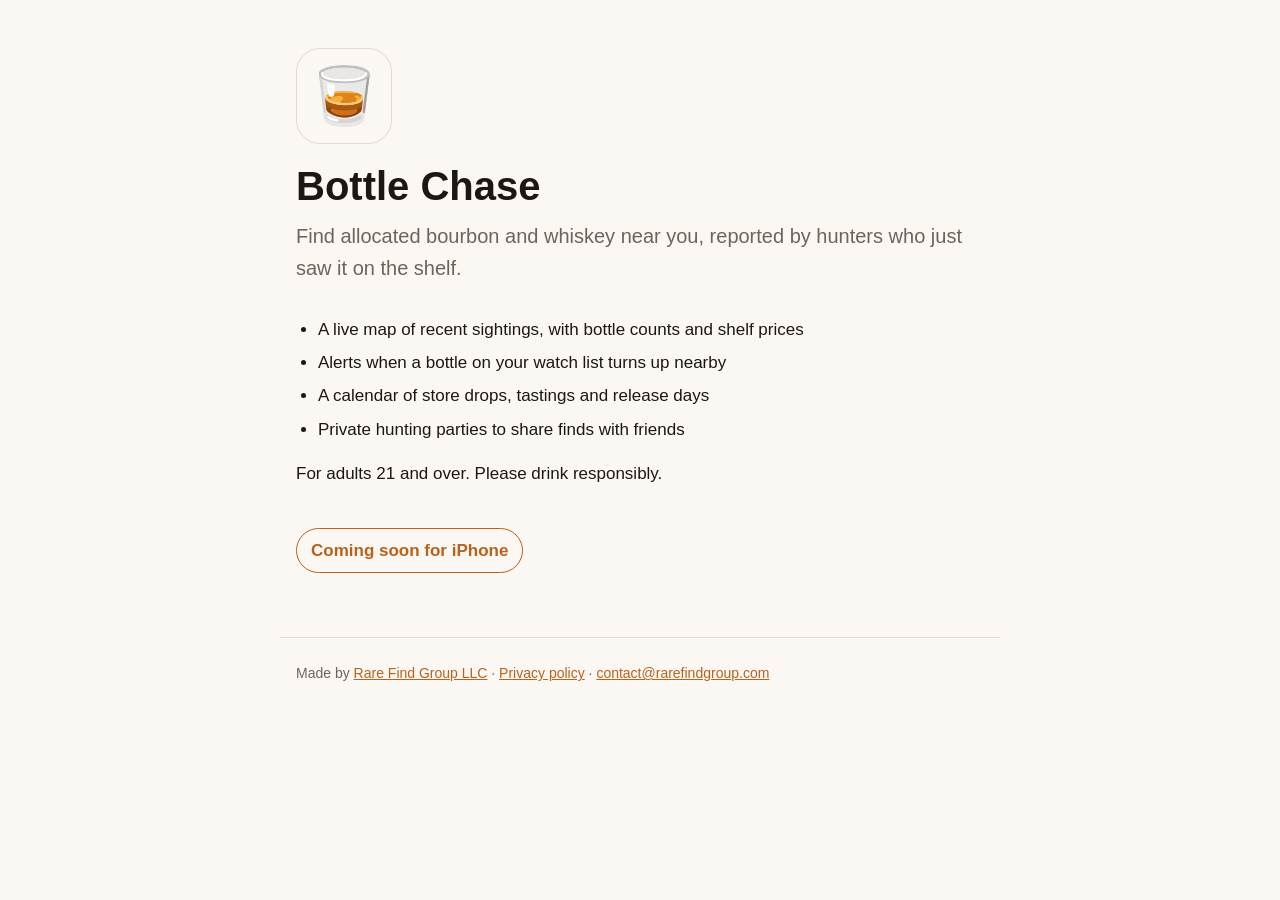
==== bottle-chase/index.html @ 228a0cca "Create index.html" ====
<!doctype html>
<html lang="en">
<head>
<meta charset="utf-8">
<meta name="viewport" content="width=device-width, initial-scale=1">
<title>Bottle Chase</title>
<meta name="description" content="Bottle Chase helps bourbon hunters find allocated bottles in stores near them.">
<link rel="icon" href="data:image/svg+xml,%3Csvg xmlns='http://www.w3.org/2000/svg' viewBox='0 0 100 100'%3E%3Ctext y='.9em' font-size='90'%3E%F0%9F%A5%83%3C/text%3E%3C/svg%3E">
<style>
  :root { --bg: #fbf8f4; --text: #1c1714; --muted: #6e645b; --accent: #b8621b; --line: #e3d9cc; }
  @media (prefers-color-scheme: dark) {
    :root { --bg: #121010; --text: #f6f1eb; --muted: #b3a89d; --accent: #e08a3c; --line: #332c28; }
  }
  * { box-sizing: border-box; }
  body { margin: 0; background: var(--bg); color: var(--text); font: 17px/1.6 -apple-system, BlinkMacSystemFont, "Segoe UI", Roboto, sans-serif; }
  main { max-width: 720px; margin: 0 auto; padding: 48px 16px 64px; }
  .emblem { width: 96px; height: 96px; display: grid; place-items: center; font-size: 56px; border-radius: 24px; border: 1px solid var(--line); margin: 0 0 20px; }
  h1 { font-size: 40px; line-height: 1.1; margin: 0 0 12px; }
  .lead { font-size: 20px; color: var(--muted); margin: 0 0 32px; }
  ul { padding-left: 22px; }
  li { margin: 6px 0; }
  .soon { display: inline-block; padding: 8px 14px; border-radius: 999px; border: 1.5px solid var(--accent); color: var(--accent); font-weight: 700; margin: 24px 0 0; }
  a { color: var(--accent); }
  footer { max-width: 720px; margin: 0 auto; padding: 24px 16px 48px; color: var(--muted); font-size: 14px; border-top: 1px solid var(--line); }
</style>
</head>
<body>
<main>
  <span class="emblem" aria-hidden="true">&#x1F943;</span>
  <h1>Bottle Chase</h1>
  <p class="lead">Find allocated bourbon and whiskey near you, reported by hunters who just saw it on the shelf.</p>
  <ul>
    <li>A live map of recent sightings, with bottle counts and shelf prices</li>
    <li>Alerts when a bottle on your watch list turns up nearby</li>
    <li>A calendar of store drops, tastings and release days</li>
    <li>Private hunting parties to share finds with friends</li>
  </ul>
  <p>For adults 21 and over. Please drink responsibly.</p>
  <span class="soon">Coming soon for iPhone</span>
</main>
<footer>Made by <a href="/">Rare Find Group LLC</a> &middot; <a href="privacy/">Privacy policy</a> &middot;
<a href="mailto:contact@rarefindgroup.com">contact@rarefindgroup.com</a></footer>
</body>
</html>
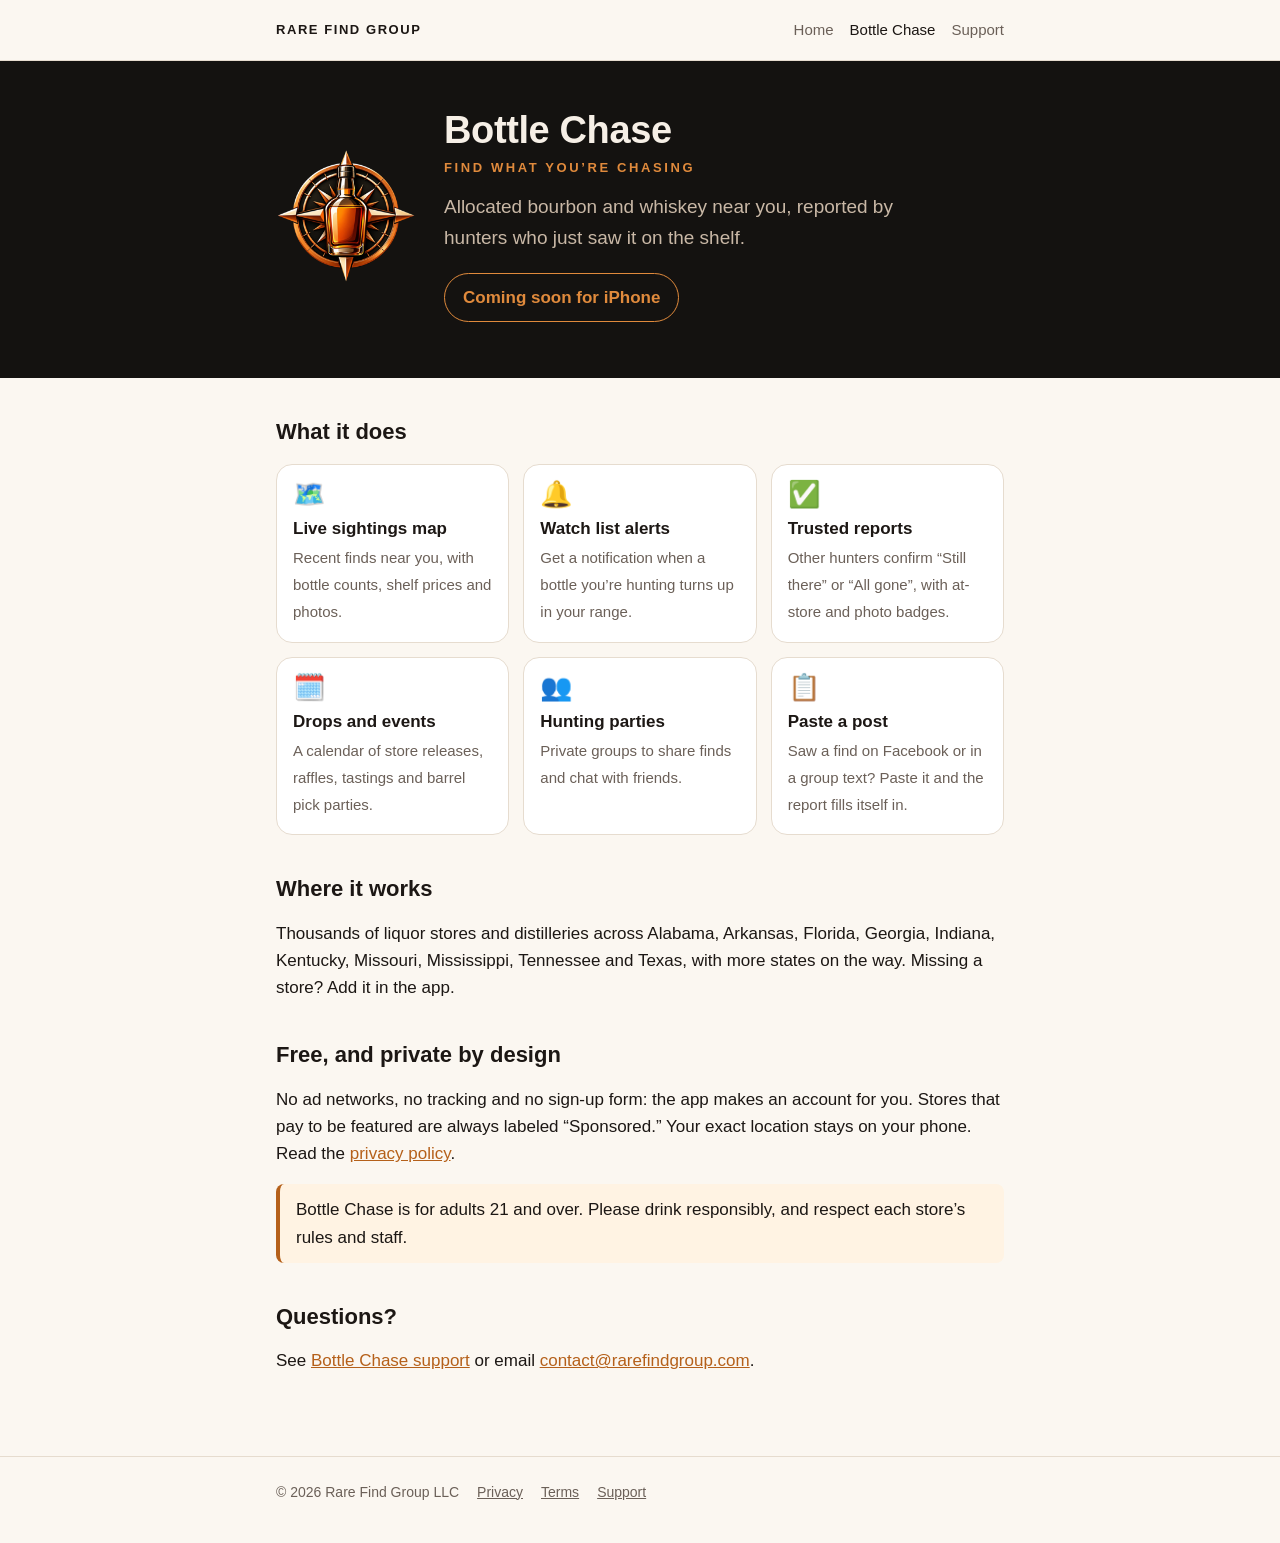
==== commit 38578955: "Real logo, support and terms pages, nicer Bottle Chase page - Shared stylesheet in the Bottle Chase " ====
--- a/bottle-chase/index.html
+++ b/bottle-chase/index.html
@@ -4,41 +4,69 @@
 <meta charset="utf-8">
 <meta name="viewport" content="width=device-width, initial-scale=1">
 <title>Bottle Chase</title>
-<meta name="description" content="Bottle Chase helps bourbon hunters find allocated bottles in stores near them.">
-<link rel="icon" href="data:image/svg+xml,%3Csvg xmlns='http://www.w3.org/2000/svg' viewBox='0 0 100 100'%3E%3Ctext y='.9em' font-size='90'%3E%F0%9F%A5%83%3C/text%3E%3C/svg%3E">
-<style>
-  :root { --bg: #fbf8f4; --text: #1c1714; --muted: #6e645b; --accent: #b8621b; --line: #e3d9cc; }
-  @media (prefers-color-scheme: dark) {
-    :root { --bg: #121010; --text: #f6f1eb; --muted: #b3a89d; --accent: #e08a3c; --line: #332c28; }
-  }
-  * { box-sizing: border-box; }
-  body { margin: 0; background: var(--bg); color: var(--text); font: 17px/1.6 -apple-system, BlinkMacSystemFont, "Segoe UI", Roboto, sans-serif; }
-  main { max-width: 720px; margin: 0 auto; padding: 48px 16px 64px; }
-  .emblem { width: 96px; height: 96px; display: grid; place-items: center; font-size: 56px; border-radius: 24px; border: 1px solid var(--line); margin: 0 0 20px; }
-  h1 { font-size: 40px; line-height: 1.1; margin: 0 0 12px; }
-  .lead { font-size: 20px; color: var(--muted); margin: 0 0 32px; }
-  ul { padding-left: 22px; }
-  li { margin: 6px 0; }
-  .soon { display: inline-block; padding: 8px 14px; border-radius: 999px; border: 1.5px solid var(--accent); color: var(--accent); font-weight: 700; margin: 24px 0 0; }
-  a { color: var(--accent); }
-  footer { max-width: 720px; margin: 0 auto; padding: 24px 16px 48px; color: var(--muted); font-size: 14px; border-top: 1px solid var(--line); }
-</style>
+<meta name="description" content="Bottle Chase helps bourbon hunters find allocated bottles in stores near them, reported by other hunters.">
+<link rel="icon" href="/images/favicon.png">
+<link rel="apple-touch-icon" href="/images/apple-touch-icon.png">
+<link rel="stylesheet" href="/styles.css">
 </head>
 <body>
+<header class="site-header">
+  <div class="wrap">
+    <a class="brand" href="/">Rare Find Group</a>
+    <nav>
+      <a href="/">Home</a>
+      <a href="/bottle-chase/" aria-current="page">Bottle Chase</a>
+      <a href="/bottle-chase/support/">Support</a>
+    </nav>
+  </div>
+</header>
+<section class="hero">
+  <div class="wrap">
+    <img class="emblem" src="/images/bottle-chase-emblem.png" alt="Bottle Chase">
+    <div>
+      <h1>Bottle Chase</h1>
+      <p class="tagline">Find what you&rsquo;re chasing</p>
+      <p>Allocated bourbon and whiskey near you, reported by hunters who just saw it on the shelf.</p>
+      <span class="pill">Coming soon for iPhone</span>
+    </div>
+  </div>
+</section>
 <main>
-  <span class="emblem" aria-hidden="true">&#x1F943;</span>
-  <h1>Bottle Chase</h1>
-  <p class="lead">Find allocated bourbon and whiskey near you, reported by hunters who just saw it on the shelf.</p>
-  <ul>
-    <li>A live map of recent sightings, with bottle counts and shelf prices</li>
-    <li>Alerts when a bottle on your watch list turns up nearby</li>
-    <li>A calendar of store drops, tastings and release days</li>
-    <li>Private hunting parties to share finds with friends</li>
-  </ul>
-  <p>For adults 21 and over. Please drink responsibly.</p>
-  <span class="soon">Coming soon for iPhone</span>
+  <div class="wrap">
+    <h2 style="margin-top:0">What it does</h2>
+    <ul class="features">
+      <li><span class="icon">&#x1F5FA;&#xFE0F;</span><strong>Live sightings map</strong><span>Recent finds near you, with bottle counts, shelf prices and photos.</span></li>
+      <li><span class="icon">&#x1F514;</span><strong>Watch list alerts</strong><span>Get a notification when a bottle you&rsquo;re hunting turns up in your range.</span></li>
+      <li><span class="icon">&#x2705;</span><strong>Trusted reports</strong><span>Other hunters confirm &ldquo;Still there&rdquo; or &ldquo;All gone&rdquo;, with at-store and photo badges.</span></li>
+      <li><span class="icon">&#x1F5D3;&#xFE0F;</span><strong>Drops and events</strong><span>A calendar of store releases, raffles, tastings and barrel pick parties.</span></li>
+      <li><span class="icon">&#x1F465;</span><strong>Hunting parties</strong><span>Private groups to share finds and chat with friends.</span></li>
+      <li><span class="icon">&#x1F4CB;</span><strong>Paste a post</strong><span>Saw a find on Facebook or in a group text? Paste it and the report fills itself in.</span></li>
+    </ul>
+
+    <h2>Where it works</h2>
+    <p>Thousands of liquor stores and distilleries across Alabama, Arkansas, Florida, Georgia, Indiana, Kentucky,
+    Missouri, Mississippi, Tennessee and Texas, with more states on the way. Missing a store? Add it in the app.</p>
+
+    <h2>Free, and private by design</h2>
+    <p>No ad networks, no tracking and no sign-up form: the app makes an account for you. Stores that pay to be
+    featured are always labeled &ldquo;Sponsored.&rdquo; Your exact location stays on your phone. Read the
+    <a href="privacy/">privacy policy</a>.</p>
+
+    <p class="note">Bottle Chase is for adults 21 and over. Please drink responsibly, and respect each store&rsquo;s
+    rules and staff.</p>
+
+    <h2>Questions?</h2>
+    <p>See <a href="support/">Bottle Chase support</a> or email
+    <a href="mailto:contact@rarefindgroup.com">contact@rarefindgroup.com</a>.</p>
+  </div>
 </main>
-<footer>Made by <a href="/">Rare Find Group LLC</a> &middot; <a href="privacy/">Privacy policy</a> &middot;
-<a href="mailto:contact@rarefindgroup.com">contact@rarefindgroup.com</a></footer>
+<footer class="site-footer">
+  <div class="wrap">
+    <span>&copy; 2026 Rare Find Group LLC</span>
+    <a href="privacy/">Privacy</a>
+    <a href="terms/">Terms</a>
+    <a href="support/">Support</a>
+  </div>
+</footer>
 </body>
 </html>
--- a/styles.css
+++ b/styles.css
@@ -0,0 +1,105 @@
+/* Shared styles for rarefindgroup.com. Colors follow the Bottle Chase brand board: amber, barrel brown, charcoal
+   oak, copper, cream. */
+:root {
+  --bg: #fbf7f1;
+  --surface: #ffffff;
+  --text: #1c1714;
+  --muted: #6b6058;
+  --accent: #b5601a;
+  --accent-text: #ffffff;
+  --line: #e6dccf;
+  --note: #fff3e3;
+  --hero: #141210;
+  --hero-text: #f6efe6;
+  --hero-muted: #c9b8a6;
+}
+@media (prefers-color-scheme: dark) {
+  :root {
+    --bg: #121010;
+    --surface: #1c1816;
+    --text: #f6f1eb;
+    --muted: #b3a89d;
+    --accent: #e08a3c;
+    --accent-text: #1c1714;
+    --line: #332c28;
+    --note: #2a211c;
+    --hero: #0b0a09;
+  }
+}
+* { box-sizing: border-box; }
+html { -webkit-text-size-adjust: 100%; }
+body {
+  margin: 0;
+  background: var(--bg);
+  color: var(--text);
+  font: 17px/1.6 -apple-system, BlinkMacSystemFont, "Segoe UI", Roboto, sans-serif;
+}
+a { color: var(--accent); }
+img { max-width: 100%; }
+.wrap { max-width: 760px; margin: 0 auto; padding: 0 16px; }
+
+/* Header */
+.site-header { border-bottom: 1px solid var(--line); background: var(--bg); }
+.site-header .wrap { display: flex; align-items: center; justify-content: space-between; gap: 12px; min-height: 60px; flex-wrap: wrap; }
+.brand { font-weight: 800; letter-spacing: 0.12em; text-transform: uppercase; font-size: 13px; color: var(--text); text-decoration: none; }
+.site-header nav { display: flex; gap: 16px; flex-wrap: wrap; }
+.site-header nav a { color: var(--muted); text-decoration: none; font-size: 15px; }
+.site-header nav a:hover, .site-header nav a[aria-current="page"] { color: var(--text); }
+
+/* Page text */
+main { padding: 40px 0 64px; }
+h1 { font-size: 38px; line-height: 1.12; margin: 0 0 12px; letter-spacing: -0.01em; }
+h2 { font-size: 22px; line-height: 1.25; margin: 40px 0 10px; }
+h3 { font-size: 17px; margin: 22px 0 4px; }
+.lead { font-size: 20px; color: var(--muted); margin: 0 0 28px; }
+.eyebrow { font-size: 13px; font-weight: 700; letter-spacing: 0.14em; text-transform: uppercase; color: var(--accent); margin: 0 0 10px; }
+.meta { color: var(--muted); margin: 0 0 24px; }
+.note { background: var(--note); border-left: 4px solid var(--accent); padding: 12px 16px; border-radius: 8px; }
+ul { padding-left: 22px; }
+li { margin: 4px 0; }
+
+/* Dark hero (Bottle Chase) */
+.hero { background: var(--hero); color: var(--hero-text); padding: 48px 0 56px; }
+.hero .wrap { display: flex; gap: 28px; align-items: center; flex-wrap: wrap; }
+.hero img.emblem { width: 140px; height: 140px; flex: none; }
+.hero h1 { color: var(--hero-text); margin-bottom: 6px; }
+.hero .tagline { font-size: 13px; font-weight: 700; letter-spacing: 0.2em; text-transform: uppercase; color: #e08a3c; margin: 0 0 14px; }
+.hero p { color: var(--hero-muted); font-size: 19px; margin: 0; max-width: 460px; }
+.hero .pill { margin-top: 20px; }
+
+/* Buttons and pills */
+.pill { display: inline-block; padding: 10px 18px; border-radius: 999px; border: 1.5px solid #e08a3c; color: #e08a3c; font-weight: 700; text-decoration: none; }
+.button { display: inline-block; padding: 12px 20px; border-radius: 999px; background: var(--accent); color: var(--accent-text); font-weight: 700; text-decoration: none; }
+
+/* Cards */
+.app-card { display: flex; gap: 16px; align-items: center; padding: 16px; border: 1px solid var(--line); border-radius: 18px; background: var(--surface); text-decoration: none; color: inherit; }
+.app-card img { width: 72px; height: 72px; border-radius: 16px; flex: none; }
+.app-card strong { display: block; font-size: 20px; }
+.app-card span { color: var(--muted); }
+.features { display: grid; grid-template-columns: repeat(auto-fit, minmax(210px, 1fr)); gap: 14px; margin: 18px 0 0; padding: 0; list-style: none; }
+.features li { margin: 0; padding: 16px; border: 1px solid var(--line); border-radius: 16px; background: var(--surface); }
+.features .icon { font-size: 26px; line-height: 1; display: block; margin-bottom: 8px; }
+.features strong { display: block; margin-bottom: 2px; }
+.features span { color: var(--muted); font-size: 15px; }
+
+/* FAQ */
+details { border-bottom: 1px solid var(--line); padding: 12px 0; }
+summary { cursor: pointer; font-weight: 700; }
+details p, details ul { margin: 8px 0 0; color: var(--text); }
+
+/* Tables (privacy policy) */
+table { width: 100%; border-collapse: collapse; font-size: 15px; margin: 12px 0; }
+th, td { text-align: left; vertical-align: top; padding: 8px; border-bottom: 1px solid var(--line); }
+th { color: var(--muted); font-weight: 600; }
+.table-scroll { overflow-x: auto; }
+
+/* Footer */
+.site-footer { border-top: 1px solid var(--line); color: var(--muted); font-size: 14px; padding: 24px 0 40px; }
+.site-footer .wrap { display: flex; flex-wrap: wrap; gap: 6px 18px; }
+.site-footer a { color: var(--muted); }
+
+@media (max-width: 520px) {
+  h1 { font-size: 31px; }
+  .lead, .hero p { font-size: 18px; }
+  .hero img.emblem { width: 104px; height: 104px; }
+}
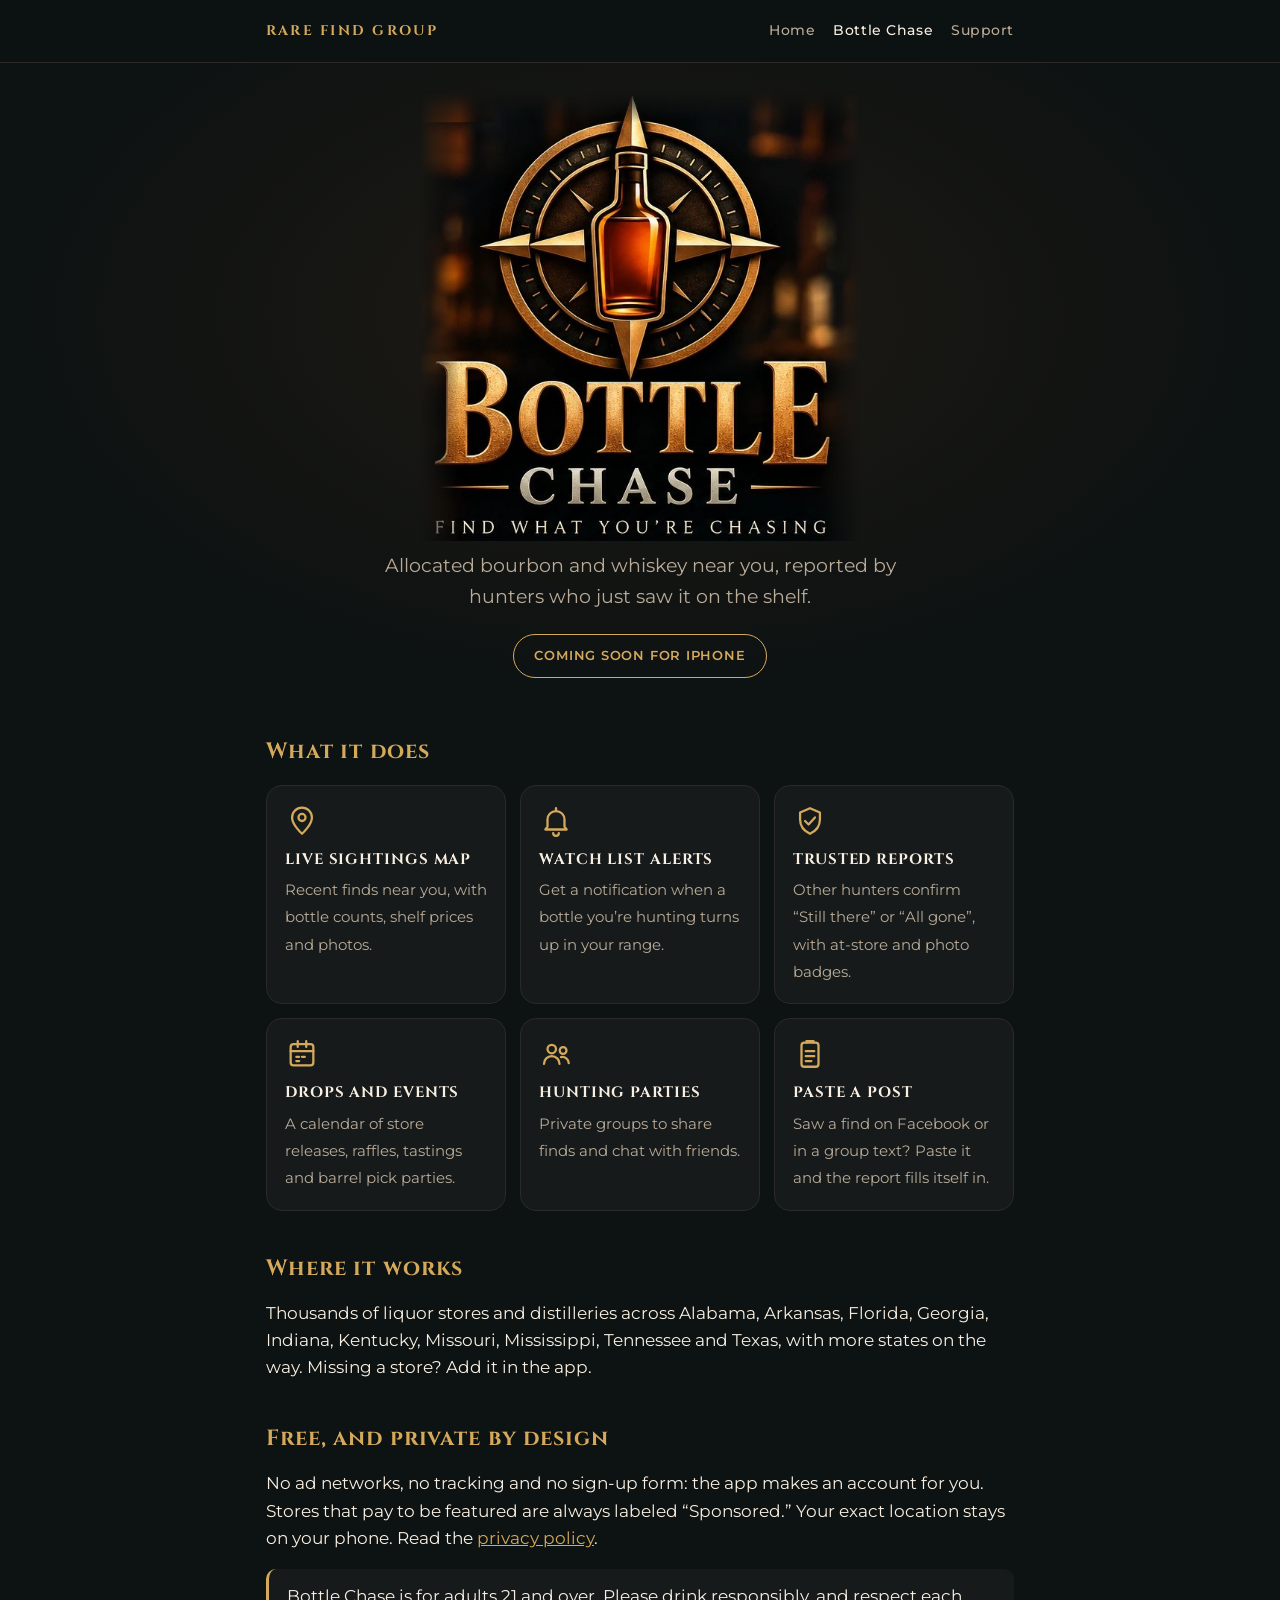
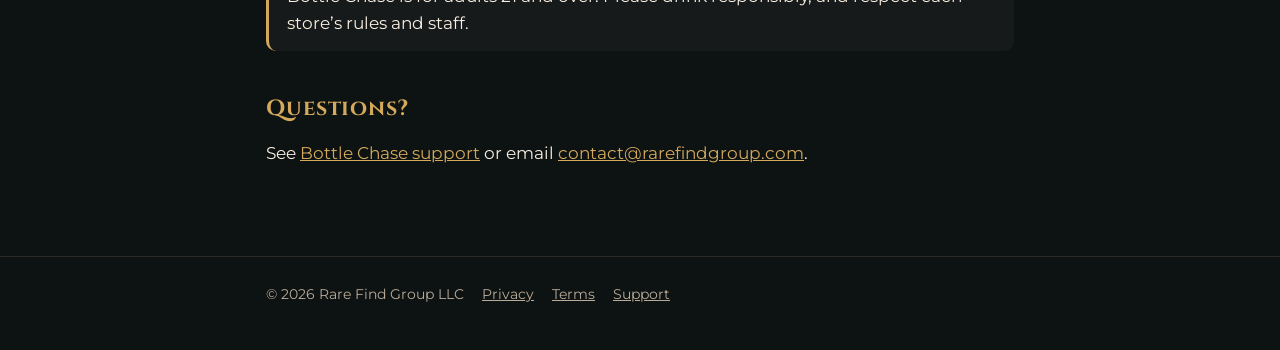
==== commit 57b398ea: "Bottle Chase brand look: gold logo, Cinzel and Montserrat, dark theme - Colors from the Bottle Chase" ====
--- a/bottle-chase/index.html
+++ b/bottle-chase/index.html
@@ -7,6 +7,10 @@
 <meta name="description" content="Bottle Chase helps bourbon hunters find allocated bottles in stores near them, reported by other hunters.">
 <link rel="icon" href="/images/favicon.png">
 <link rel="apple-touch-icon" href="/images/apple-touch-icon.png">
+<link rel="preconnect" href="https://fonts.googleapis.com">
+<link rel="preconnect" href="https://fonts.gstatic.com" crossorigin>
+<link rel="stylesheet" href="https://fonts.googleapis.com/css2?family=Cinzel:wght@600;700&family=Montserrat:wght@400;500;600&display=swap">
+<meta name="theme-color" content="#0d1212">
 <link rel="stylesheet" href="/styles.css">
 </head>
 <body>
@@ -22,25 +26,23 @@
 </header>
 <section class="hero">
   <div class="wrap">
-    <img class="emblem" src="/images/bottle-chase-emblem.png" alt="Bottle Chase">
-    <div>
-      <h1>Bottle Chase</h1>
-      <p class="tagline">Find what you&rsquo;re chasing</p>
-      <p>Allocated bourbon and whiskey near you, reported by hunters who just saw it on the shelf.</p>
-      <span class="pill">Coming soon for iPhone</span>
-    </div>
+    <h1 class="sr-only">Bottle Chase: find what you&rsquo;re chasing</h1>
+    <img class="logo" src="/images/bottle-chase-logo.jpg" width="590" height="604"
+      alt="Bottle Chase logo: a whiskey bottle on a gold compass, with the words Bottle Chase, Find what you&rsquo;re chasing">
+    <p>Allocated bourbon and whiskey near you, reported by hunters who just saw it on the shelf.</p>
+    <span class="pill">Coming soon for iPhone</span>
   </div>
 </section>
 <main>
   <div class="wrap">
     <h2 style="margin-top:0">What it does</h2>
     <ul class="features">
-      <li><span class="icon">&#x1F5FA;&#xFE0F;</span><strong>Live sightings map</strong><span>Recent finds near you, with bottle counts, shelf prices and photos.</span></li>
-      <li><span class="icon">&#x1F514;</span><strong>Watch list alerts</strong><span>Get a notification when a bottle you&rsquo;re hunting turns up in your range.</span></li>
-      <li><span class="icon">&#x2705;</span><strong>Trusted reports</strong><span>Other hunters confirm &ldquo;Still there&rdquo; or &ldquo;All gone&rdquo;, with at-store and photo badges.</span></li>
-      <li><span class="icon">&#x1F5D3;&#xFE0F;</span><strong>Drops and events</strong><span>A calendar of store releases, raffles, tastings and barrel pick parties.</span></li>
-      <li><span class="icon">&#x1F465;</span><strong>Hunting parties</strong><span>Private groups to share finds and chat with friends.</span></li>
-      <li><span class="icon">&#x1F4CB;</span><strong>Paste a post</strong><span>Saw a find on Facebook or in a group text? Paste it and the report fills itself in.</span></li>
+      <li><svg viewBox="0 0 24 24" aria-hidden="true"><path d="M12 21s-7-6.2-7-11.5A7 7 0 0 1 19 9.5C19 14.8 12 21 12 21z"/><circle cx="12" cy="9.5" r="2.5"/></svg><strong>Live sightings map</strong><span>Recent finds near you, with bottle counts, shelf prices and photos.</span></li>
+      <li><svg viewBox="0 0 24 24" aria-hidden="true"><path d="M6 16V11a6 6 0 0 1 12 0v5l1.5 2h-15z"/><path d="M10 20.5a2 2 0 0 0 4 0"/><path d="M12 3v2"/></svg><strong>Watch list alerts</strong><span>Get a notification when a bottle you&rsquo;re hunting turns up in your range.</span></li>
+      <li><svg viewBox="0 0 24 24" aria-hidden="true"><path d="M12 3l7 3v5c0 4.5-3 8.2-7 10-4-1.8-7-5.5-7-10V6z"/><path d="M8.5 12l2.5 2.5 4.5-5"/></svg><strong>Trusted reports</strong><span>Other hunters confirm &ldquo;Still there&rdquo; or &ldquo;All gone&rdquo;, with at-store and photo badges.</span></li>
+      <li><svg viewBox="0 0 24 24" aria-hidden="true"><rect x="4" y="5" width="16" height="15" rx="2"/><path d="M4 10h16M9 3v4M15 3v4"/><path d="M8 14h2M12 14h2M8 17h2"/></svg><strong>Drops and events</strong><span>A calendar of store releases, raffles, tastings and barrel pick parties.</span></li>
+      <li><svg viewBox="0 0 24 24" aria-hidden="true"><circle cx="9" cy="8.5" r="3"/><path d="M3.5 19a5.5 5.5 0 0 1 11 0"/><circle cx="17" cy="9.5" r="2.4"/><path d="M15.5 14.2A4.5 4.5 0 0 1 21 18.5"/></svg><strong>Hunting parties</strong><span>Private groups to share finds and chat with friends.</span></li>
+      <li><svg viewBox="0 0 24 24" aria-hidden="true"><rect x="6" y="4" width="12" height="17" rx="2"/><path d="M9.5 4V3h5v1"/><path d="M9 10h6M9 13.5h6M9 17h4"/></svg><strong>Paste a post</strong><span>Saw a find on Facebook or in a group text? Paste it and the report fills itself in.</span></li>
     </ul>
 
     <h2>Where it works</h2>
--- a/styles.css
+++ b/styles.css
@@ -1,105 +1,112 @@
-/* Shared styles for rarefindgroup.com. Colors follow the Bottle Chase brand board: amber, barrel brown, charcoal
-   oak, copper, cream. */
+/* Shared styles for rarefindgroup.com, following the Bottle Chase brand board: charcoal background, gold and
+   whiskey-amber accents, cream text. Headings use Cinzel (a free web font in the style of the board's Trajan Pro);
+   body text uses Montserrat. */
 :root {
-  --bg: #fbf7f1;
-  --surface: #ffffff;
-  --text: #1c1714;
-  --muted: #6b6058;
-  --accent: #b5601a;
-  --accent-text: #ffffff;
-  --line: #e6dccf;
-  --note: #fff3e3;
-  --hero: #141210;
-  --hero-text: #f6efe6;
-  --hero-muted: #c9b8a6;
-}
-@media (prefers-color-scheme: dark) {
-  :root {
-    --bg: #121010;
-    --surface: #1c1816;
-    --text: #f6f1eb;
-    --muted: #b3a89d;
-    --accent: #e08a3c;
-    --accent-text: #1c1714;
-    --line: #332c28;
-    --note: #2a211c;
-    --hero: #0b0a09;
-  }
+  --charcoal: #0d1212;
+  --surface: #161a1a;
+  --surface-2: #1d2121;
+  --amber: #c2530b;
+  --copper: #be6324;
+  --gold: #d4a95b;
+  --cream: #f8efe2;
+  --brown: #3a1e0f;
+  --text: #f8efe2;
+  --muted: #b9ab98;
+  --line: #2c2a26;
+  --heading: "Cinzel", "Trajan Pro", Georgia, serif;
+  --body: "Montserrat", -apple-system, BlinkMacSystemFont, "Segoe UI", Roboto, sans-serif;
+  color-scheme: dark;
 }
 * { box-sizing: border-box; }
 html { -webkit-text-size-adjust: 100%; }
 body {
   margin: 0;
-  background: var(--bg);
+  background: var(--charcoal);
   color: var(--text);
-  font: 17px/1.6 -apple-system, BlinkMacSystemFont, "Segoe UI", Roboto, sans-serif;
+  font: 16.5px/1.65 var(--body);
 }
-a { color: var(--accent); }
+a { color: var(--gold); }
+a:hover { color: var(--cream); }
 img { max-width: 100%; }
-.wrap { max-width: 760px; margin: 0 auto; padding: 0 16px; }
+.wrap { max-width: 780px; margin: 0 auto; padding: 0 16px; }
+.sr-only { position: absolute; width: 1px; height: 1px; overflow: hidden; clip: rect(0 0 0 0); white-space: nowrap; }
 
 /* Header */
-.site-header { border-bottom: 1px solid var(--line); background: var(--bg); }
-.site-header .wrap { display: flex; align-items: center; justify-content: space-between; gap: 12px; min-height: 60px; flex-wrap: wrap; }
-.brand { font-weight: 800; letter-spacing: 0.12em; text-transform: uppercase; font-size: 13px; color: var(--text); text-decoration: none; }
-.site-header nav { display: flex; gap: 16px; flex-wrap: wrap; }
-.site-header nav a { color: var(--muted); text-decoration: none; font-size: 15px; }
-.site-header nav a:hover, .site-header nav a[aria-current="page"] { color: var(--text); }
+.site-header { border-bottom: 1px solid var(--line); background: rgba(13, 18, 18, 0.92); }
+.site-header .wrap { display: flex; align-items: center; justify-content: space-between; gap: 10px 16px; min-height: 62px; flex-wrap: wrap; padding-top: 8px; padding-bottom: 8px; }
+.brand { font-family: var(--heading); font-weight: 700; letter-spacing: 0.16em; text-transform: uppercase; font-size: 14px; color: var(--gold); text-decoration: none; }
+.site-header nav { display: flex; gap: 18px; flex-wrap: wrap; }
+.site-header nav a { color: var(--muted); text-decoration: none; font-size: 14px; font-weight: 500; letter-spacing: 0.04em; }
+.site-header nav a:hover, .site-header nav a[aria-current="page"] { color: var(--cream); }
 
 /* Page text */
-main { padding: 40px 0 64px; }
-h1 { font-size: 38px; line-height: 1.12; margin: 0 0 12px; letter-spacing: -0.01em; }
-h2 { font-size: 22px; line-height: 1.25; margin: 40px 0 10px; }
+main { padding: 44px 0 72px; }
+h1, h2, h3 { font-family: var(--heading); font-weight: 700; color: var(--cream); }
+h1 { font-size: 38px; line-height: 1.15; margin: 0 0 14px; letter-spacing: 0.01em; }
+h2 { font-size: 22px; line-height: 1.3; margin: 44px 0 12px; color: var(--gold); letter-spacing: 0.04em; }
 h3 { font-size: 17px; margin: 22px 0 4px; }
-.lead { font-size: 20px; color: var(--muted); margin: 0 0 28px; }
-.eyebrow { font-size: 13px; font-weight: 700; letter-spacing: 0.14em; text-transform: uppercase; color: var(--accent); margin: 0 0 10px; }
+.lead { font-size: 18.5px; color: var(--muted); margin: 0 0 28px; }
+.eyebrow { font-size: 12px; font-weight: 600; letter-spacing: 0.24em; text-transform: uppercase; color: var(--gold); margin: 0 0 12px; }
 .meta { color: var(--muted); margin: 0 0 24px; }
-.note { background: var(--note); border-left: 4px solid var(--accent); padding: 12px 16px; border-radius: 8px; }
+.note { background: var(--surface); border-left: 3px solid var(--gold); padding: 14px 18px; border-radius: 10px; }
+.rule { width: 120px; height: 1px; border: 0; margin: 18px 0 24px; background: linear-gradient(90deg, transparent, var(--gold), transparent); }
 ul { padding-left: 22px; }
-li { margin: 4px 0; }
+li { margin: 5px 0; }
+strong { color: var(--cream); }
 
-/* Dark hero (Bottle Chase) */
-.hero { background: var(--hero); color: var(--hero-text); padding: 48px 0 56px; }
-.hero .wrap { display: flex; gap: 28px; align-items: center; flex-wrap: wrap; }
-.hero img.emblem { width: 140px; height: 140px; flex: none; }
-.hero h1 { color: var(--hero-text); margin-bottom: 6px; }
-.hero .tagline { font-size: 13px; font-weight: 700; letter-spacing: 0.2em; text-transform: uppercase; color: #e08a3c; margin: 0 0 14px; }
-.hero p { color: var(--hero-muted); font-size: 19px; margin: 0; max-width: 460px; }
-.hero .pill { margin-top: 20px; }
+/* Bottle Chase hero: the full logo lockup, faded into the page at its edges */
+.hero { padding: 28px 0 8px; text-align: center; background: radial-gradient(ellipse at 50% 40%, #1f1a14 0%, var(--charcoal) 70%); }
+.hero .logo {
+  display: block;
+  width: min(440px, 92%);
+  height: auto;
+  margin: 0 auto;
+  /* Fade only the four edges into the page, so the lettering stays fully visible. */
+  -webkit-mask-image: linear-gradient(to right, transparent, #000 9%, #000 91%, transparent),
+    linear-gradient(to bottom, transparent, #000 7%);
+  -webkit-mask-composite: source-in;
+  mask-image: linear-gradient(to right, transparent, #000 9%, #000 91%, transparent),
+    linear-gradient(to bottom, transparent, #000 7%);
+  mask-composite: intersect;
+}
+.hero p { color: var(--muted); font-size: 18.5px; margin: 10px auto 0; max-width: 520px; }
+.hero .pill { margin: 22px 0 8px; }
 
 /* Buttons and pills */
-.pill { display: inline-block; padding: 10px 18px; border-radius: 999px; border: 1.5px solid #e08a3c; color: #e08a3c; font-weight: 700; text-decoration: none; }
-.button { display: inline-block; padding: 12px 20px; border-radius: 999px; background: var(--accent); color: var(--accent-text); font-weight: 700; text-decoration: none; }
+.pill { display: inline-block; padding: 10px 20px; border-radius: 999px; border: 1px solid var(--gold); color: var(--gold); font-weight: 600; letter-spacing: 0.06em; text-transform: uppercase; font-size: 13px; text-decoration: none; }
+.button { display: inline-block; padding: 12px 22px; border-radius: 999px; background: var(--amber); color: var(--cream); font-weight: 600; text-decoration: none; }
 
 /* Cards */
-.app-card { display: flex; gap: 16px; align-items: center; padding: 16px; border: 1px solid var(--line); border-radius: 18px; background: var(--surface); text-decoration: none; color: inherit; }
-.app-card img { width: 72px; height: 72px; border-radius: 16px; flex: none; }
-.app-card strong { display: block; font-size: 20px; }
+.app-card { display: flex; gap: 18px; align-items: center; padding: 16px; border: 1px solid var(--line); border-radius: 18px; background: var(--surface); text-decoration: none; color: inherit; transition: border-color 0.15s; }
+.app-card:hover { border-color: var(--gold); color: inherit; }
+.app-card img { width: 76px; height: 76px; border-radius: 18px; flex: none; }
+.app-card strong { display: block; font-family: var(--heading); font-size: 20px; color: var(--cream); }
 .app-card span { color: var(--muted); }
-.features { display: grid; grid-template-columns: repeat(auto-fit, minmax(210px, 1fr)); gap: 14px; margin: 18px 0 0; padding: 0; list-style: none; }
-.features li { margin: 0; padding: 16px; border: 1px solid var(--line); border-radius: 16px; background: var(--surface); }
-.features .icon { font-size: 26px; line-height: 1; display: block; margin-bottom: 8px; }
-.features strong { display: block; margin-bottom: 2px; }
+.features { display: grid; grid-template-columns: repeat(auto-fit, minmax(220px, 1fr)); gap: 14px; margin: 18px 0 0; padding: 0; list-style: none; }
+.features li { margin: 0; padding: 18px; border: 1px solid var(--line); border-radius: 16px; background: var(--surface); }
+.features svg { width: 34px; height: 34px; display: block; margin-bottom: 10px; stroke: var(--gold); fill: none; stroke-width: 1.6; stroke-linecap: round; stroke-linejoin: round; }
+.features strong { display: block; margin-bottom: 4px; font-family: var(--heading); font-size: 15px; letter-spacing: 0.06em; text-transform: uppercase; color: var(--cream); }
 .features span { color: var(--muted); font-size: 15px; }
 
 /* FAQ */
-details { border-bottom: 1px solid var(--line); padding: 12px 0; }
-summary { cursor: pointer; font-weight: 700; }
-details p, details ul { margin: 8px 0 0; color: var(--text); }
+details { border-bottom: 1px solid var(--line); padding: 14px 0; }
+summary { cursor: pointer; font-weight: 600; color: var(--cream); }
+summary::marker { color: var(--gold); }
+details p, details ul { margin: 10px 0 0; color: var(--text); }
 
 /* Tables (privacy policy) */
 table { width: 100%; border-collapse: collapse; font-size: 15px; margin: 12px 0; }
-th, td { text-align: left; vertical-align: top; padding: 8px; border-bottom: 1px solid var(--line); }
-th { color: var(--muted); font-weight: 600; }
+th, td { text-align: left; vertical-align: top; padding: 9px 8px; border-bottom: 1px solid var(--line); }
+th { color: var(--gold); font-weight: 600; }
 .table-scroll { overflow-x: auto; }
 
 /* Footer */
-.site-footer { border-top: 1px solid var(--line); color: var(--muted); font-size: 14px; padding: 24px 0 40px; }
+.site-footer { border-top: 1px solid var(--line); color: var(--muted); font-size: 14px; padding: 26px 0 44px; }
 .site-footer .wrap { display: flex; flex-wrap: wrap; gap: 6px 18px; }
 .site-footer a { color: var(--muted); }
+.site-footer a:hover { color: var(--gold); }
 
 @media (max-width: 520px) {
-  h1 { font-size: 31px; }
-  .lead, .hero p { font-size: 18px; }
-  .hero img.emblem { width: 104px; height: 104px; }
+  h1 { font-size: 30px; }
+  .lead, .hero p { font-size: 17px; }
 }
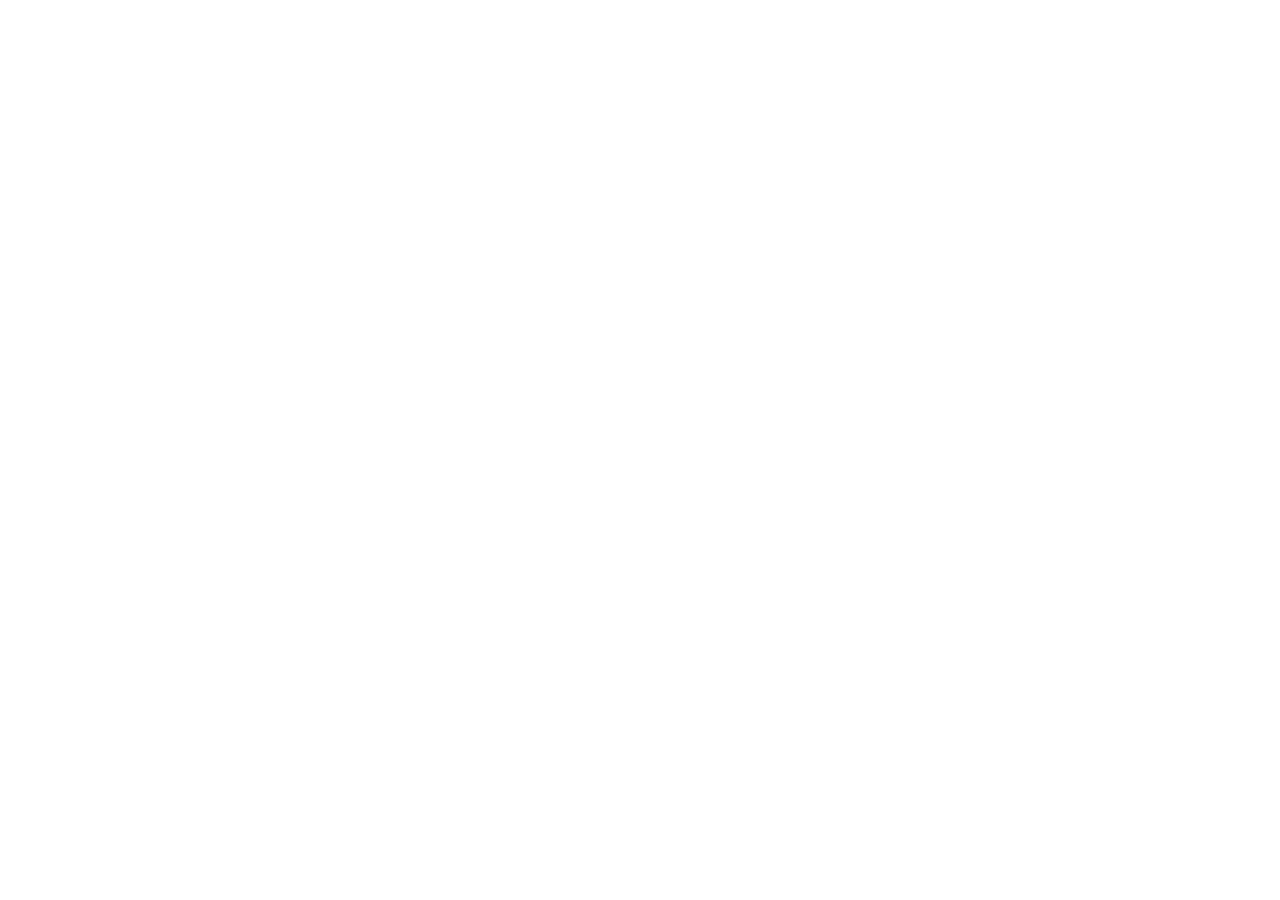
==== commit babe0a83: "Updates stylie" ====
--- a/bottle-chase/index.html
+++ b/bottle-chase/index.html
@@ -4,71 +4,18 @@
 <meta charset="utf-8">
 <meta name="viewport" content="width=device-width, initial-scale=1">
 <title>Bottle Chase</title>
-<meta name="description" content="Bottle Chase helps bourbon hunters find allocated bottles in stores near them, reported by other hunters.">
+<!-- Bottle Chase moved to its own site; this page forwards old links there. -->
+<link rel="canonical" href="https://bottlechase.app/">
+<meta http-equiv="refresh" content="0; url=https://bottlechase.app/">
 <link rel="icon" href="/images/favicon.png">
-<link rel="apple-touch-icon" href="/images/apple-touch-icon.png">
-<link rel="preconnect" href="https://fonts.googleapis.com">
-<link rel="preconnect" href="https://fonts.gstatic.com" crossorigin>
-<link rel="stylesheet" href="https://fonts.googleapis.com/css2?family=Cinzel:wght@600;700&family=Montserrat:wght@400;500;600&display=swap">
-<meta name="theme-color" content="#0d1212">
-<link rel="stylesheet" href="/styles.css">
+<link rel="stylesheet" href="/styles.css?v=2">
 </head>
 <body>
-<header class="site-header">
-  <div class="wrap">
-    <a class="brand" href="/">Rare Find Group</a>
-    <nav>
-      <a href="/">Home</a>
-      <a href="/bottle-chase/" aria-current="page">Bottle Chase</a>
-      <a href="/bottle-chase/support/">Support</a>
-    </nav>
-  </div>
-</header>
-<section class="hero">
-  <div class="wrap">
-    <h1 class="sr-only">Bottle Chase: find what you&rsquo;re chasing</h1>
-    <img class="logo" src="/images/bottle-chase-logo.jpg" width="590" height="604"
-      alt="Bottle Chase logo: a whiskey bottle on a gold compass, with the words Bottle Chase, Find what you&rsquo;re chasing">
-    <p>Allocated bourbon and whiskey near you, reported by hunters who just saw it on the shelf.</p>
-    <span class="pill">Coming soon for iPhone</span>
-  </div>
-</section>
 <main>
   <div class="wrap">
-    <h2 style="margin-top:0">What it does</h2>
-    <ul class="features">
-      <li><svg viewBox="0 0 24 24" aria-hidden="true"><path d="M12 21s-7-6.2-7-11.5A7 7 0 0 1 19 9.5C19 14.8 12 21 12 21z"/><circle cx="12" cy="9.5" r="2.5"/></svg><strong>Live sightings map</strong><span>Recent finds near you, with bottle counts, shelf prices and photos.</span></li>
-      <li><svg viewBox="0 0 24 24" aria-hidden="true"><path d="M6 16V11a6 6 0 0 1 12 0v5l1.5 2h-15z"/><path d="M10 20.5a2 2 0 0 0 4 0"/><path d="M12 3v2"/></svg><strong>Watch list alerts</strong><span>Get a notification when a bottle you&rsquo;re hunting turns up in your range.</span></li>
-      <li><svg viewBox="0 0 24 24" aria-hidden="true"><path d="M12 3l7 3v5c0 4.5-3 8.2-7 10-4-1.8-7-5.5-7-10V6z"/><path d="M8.5 12l2.5 2.5 4.5-5"/></svg><strong>Trusted reports</strong><span>Other hunters confirm &ldquo;Still there&rdquo; or &ldquo;All gone&rdquo;, with at-store and photo badges.</span></li>
-      <li><svg viewBox="0 0 24 24" aria-hidden="true"><rect x="4" y="5" width="16" height="15" rx="2"/><path d="M4 10h16M9 3v4M15 3v4"/><path d="M8 14h2M12 14h2M8 17h2"/></svg><strong>Drops and events</strong><span>A calendar of store releases, raffles, tastings and barrel pick parties.</span></li>
-      <li><svg viewBox="0 0 24 24" aria-hidden="true"><circle cx="9" cy="8.5" r="3"/><path d="M3.5 19a5.5 5.5 0 0 1 11 0"/><circle cx="17" cy="9.5" r="2.4"/><path d="M15.5 14.2A4.5 4.5 0 0 1 21 18.5"/></svg><strong>Hunting parties</strong><span>Private groups to share finds and chat with friends.</span></li>
-      <li><svg viewBox="0 0 24 24" aria-hidden="true"><rect x="6" y="4" width="12" height="17" rx="2"/><path d="M9.5 4V3h5v1"/><path d="M9 10h6M9 13.5h6M9 17h4"/></svg><strong>Paste a post</strong><span>Saw a find on Facebook or in a group text? Paste it and the report fills itself in.</span></li>
-    </ul>
-
-    <h2>Where it works</h2>
-    <p>Thousands of liquor stores and distilleries across Alabama, Arkansas, Florida, Georgia, Indiana, Kentucky,
-    Missouri, Mississippi, Tennessee and Texas, with more states on the way. Missing a store? Add it in the app.</p>
-
-    <h2>Free, and private by design</h2>
-    <p>No ad networks, no tracking and no sign-up form: the app makes an account for you. Stores that pay to be
-    featured are always labeled &ldquo;Sponsored.&rdquo; Your exact location stays on your phone. Read the
-    <a href="privacy/">privacy policy</a>.</p>
-
-    <p class="note">Bottle Chase is for adults 21 and over. Please drink responsibly, and respect each store&rsquo;s
-    rules and staff.</p>
-
-    <h2>Questions?</h2>
-    <p>See <a href="support/">Bottle Chase support</a> or email
-    <a href="mailto:contact@rarefindgroup.com">contact@rarefindgroup.com</a>.</p>
+    <p>Bottle Chase has moved to <a href="https://bottlechase.app/">bottlechase.app</a>.</p>
   </div>
 </main>
-<footer class="site-footer">
-  <div class="wrap">
-    <span>&copy; 2026 Rare Find Group LLC</span>
-    <a href="privacy/">Privacy</a>
-    <a href="terms/">Terms</a>
-    <a href="support/">Support</a>
-  </div>
-</footer>
+<script>location.replace('https://bottlechase.app/');</script>
 </body>
 </html>
--- a/styles.css
+++ b/styles.css
@@ -1,6 +1,7 @@
 /* Shared styles for rarefindgroup.com, following the Bottle Chase brand board: charcoal background, gold and
    whiskey-amber accents, cream text. Headings use Cinzel (a free web font in the style of the board's Trajan Pro);
-   body text uses Montserrat. */
+   body text uses Montserrat. When you change this file, bump the ?v= number in every page's <link> to it so
+   browsers fetch the new copy. */
 :root {
   --charcoal: #0d1212;
   --surface: #161a1a;
